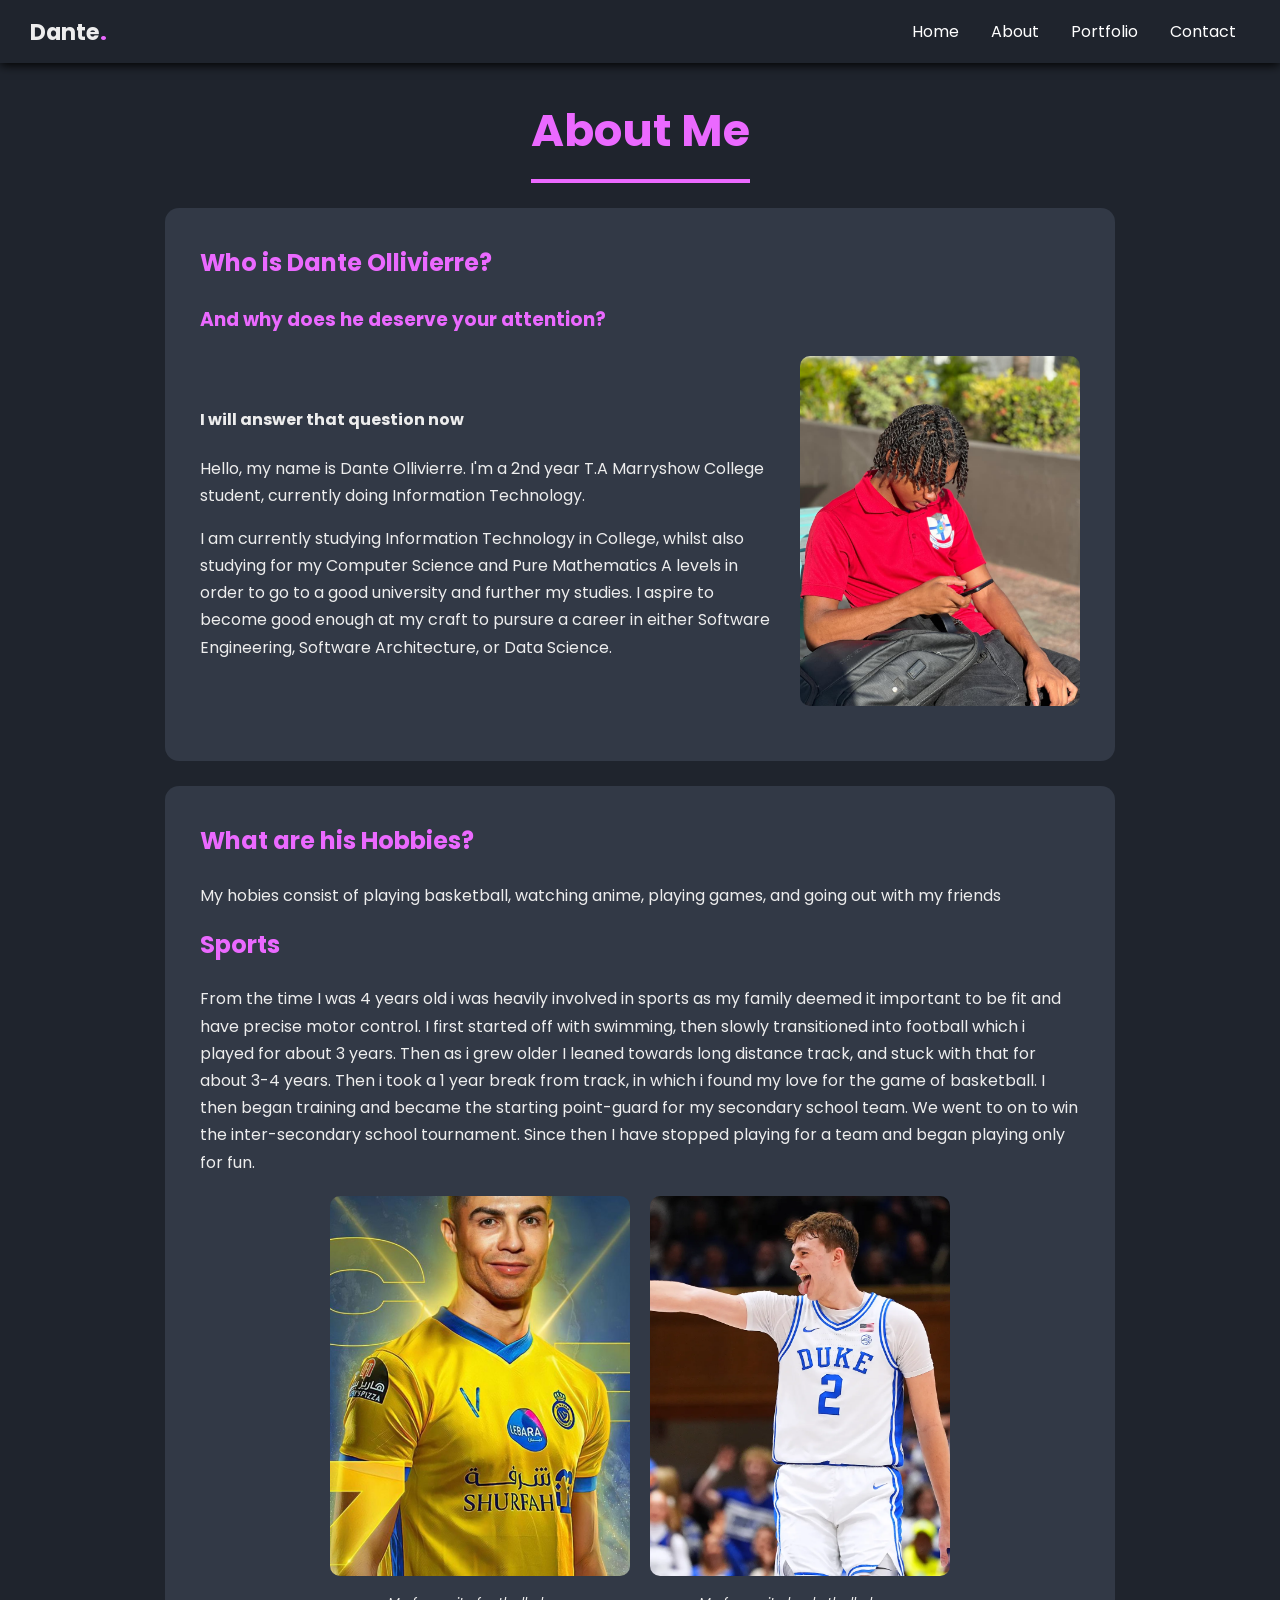
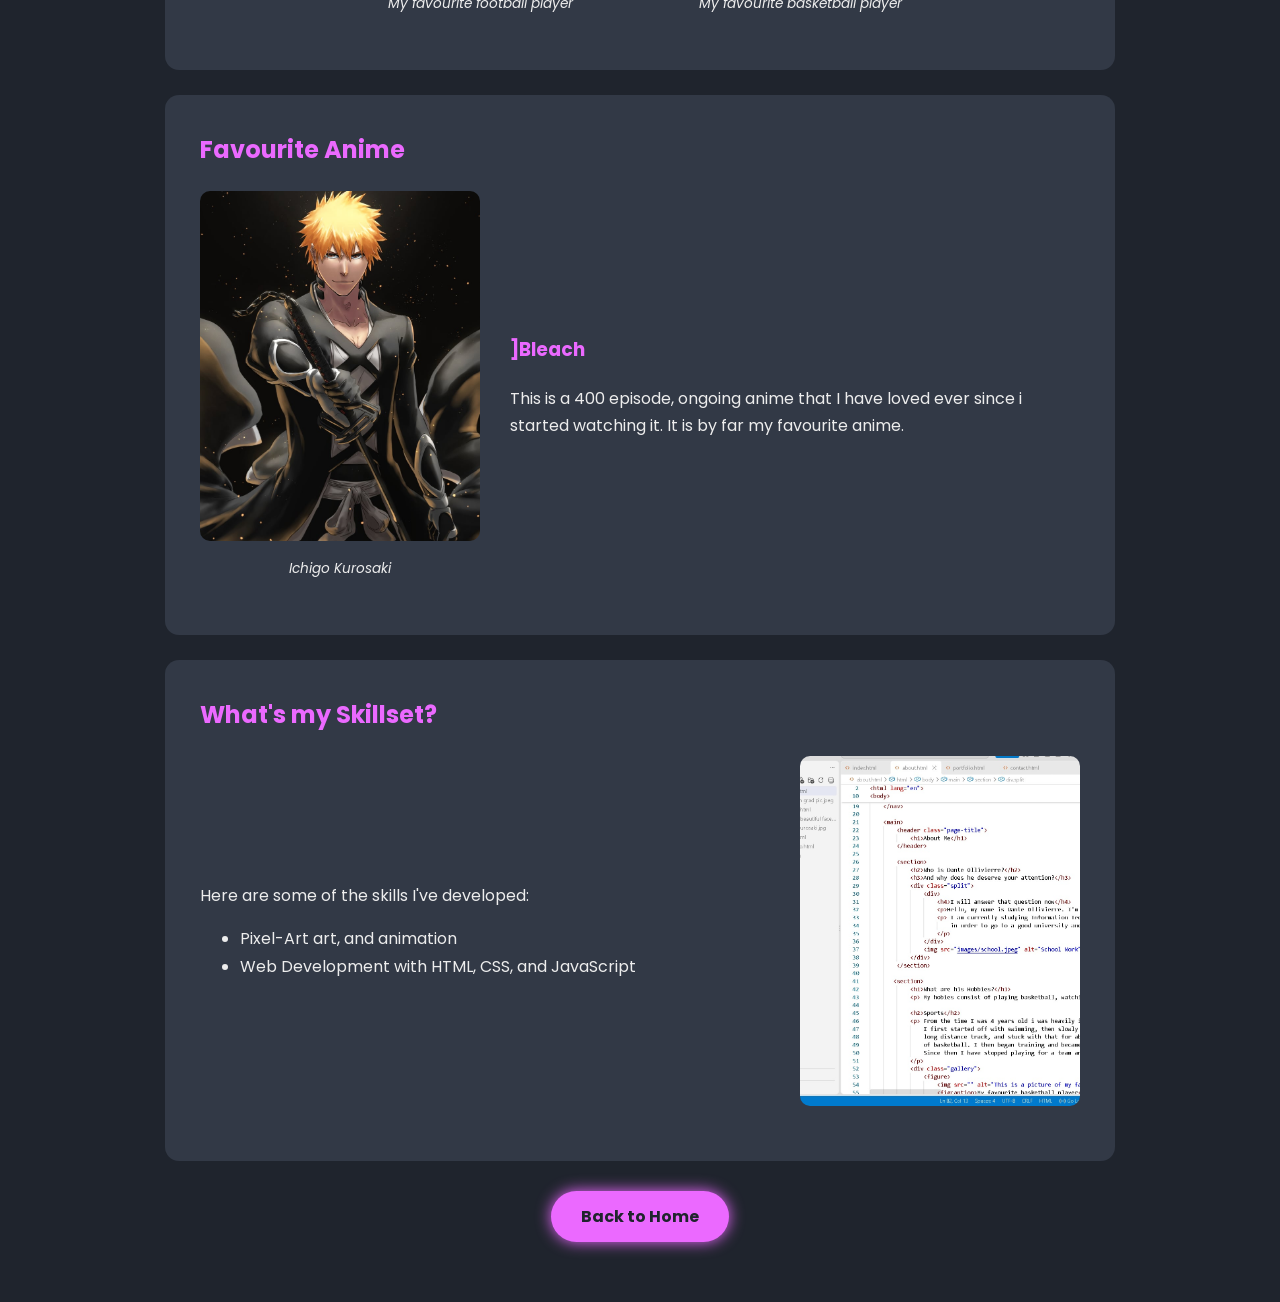
==== about.html @ 209d669c "Add files via upload" ====
<!DOCTYPE html>
<html lang="en">
<head>
  <meta charset="UTF-8">
  <meta name="viewport" content="width=device-width, initial-scale=1.0">
  <title>Keipher Ross | About Me</title>
  <link href="https://fonts.googleapis.com/css2?family=Poppins:wght@400;700&display=swap" rel="stylesheet">
  <link rel="stylesheet" href="style.css">
</head>
<body>
     <nav>
       <span class="logo">Dante<span class="accent">.</span></span>
          <ul>
            <li><a href="index.html">Home</a></li>
            <li><a href="about.html">About</a></li>
            <li><a href="portfolio.html">Portfolio</a></li>
            <li><a href="contact.html">Contact</a></li>
          </ul>
    </nav>

    <main>
        <header class="page-title">
            <h1>About Me</h1>
        </header>

        <section>
            <h2>Who is Dante Ollivierre?</h2> 
            <h3>And why does he deserve your attention?</h3>
            <div class="split">
                <div>
                    <h4>I will answer that question now</h4>
                    <p>Hello, my name is Dante Ollivierre. I'm a 2nd year T.A Marryshow College student, currently doing Information Technology.</p>
                    <p> I am currently studying Information Technology in College, whilst also studying for my Computer Science and Pure Mathematics A levels 
                        in order to go to a good university and further my studies. I aspire to become good enough at my craft to pursure a career in either Software Engineering, Software Architecture, or Data Science.
                    </p>
                </div>
                <img src="school uniform.jpeg" alt="School Work" width="300" height="400">
            </div>
        </section>

       <section> 
            <h1>What are his Hobbies?</h1>
            <p> My hobies consist of playing basketball, watching anime, playing games, and going out with my friends</p>
           
            <h2>Sports</h2>
            <p> From the time I was 4 years old i was heavily involved in sports as my family deemed it important to be fit and have precise motor control.
                I first started off with swimming, then slowly transitioned into football which i played for about 3 years. Then as i grew older I leaned towards
                long distance track, and stuck with that for about 3-4 years. Then i took a 1 year break from track, in which i found my love for the game
                of basketball. I then began training and became the starting point-guard for my secondary school team. We went to on to win the inter-secondary school tournament.
                Since then I have stopped playing for a team and began playing only for fun.
            </p>
            <div class="gallery">
                <figure>
                    <img src="christi ronaldo the GOAT.jpg" alt="This is a picture of my favourite football player" width="300" height="400">
                    <figcaption>My favourite football player</figcaption>
                </figure>
                <figure>
                    <img src="cooper flagg the mini GOAT.webp" alt="This is a picture of my favourite basketball player" width="300" height="400">
                    <figcaption>My favourite basketball player</figcaption>
                </figure>
            </div>
        </section>

        <section>
            <h2>Favourite Anime</h2>
            <div class="split reverse">
                <div>
                    <h3>]Bleach</h3>
                    <p> This is a 400 episode, ongoing anime that I have loved ever since i started watching it. 
                        It is by far my favourite anime.
                    </p>
                </div>
                <figure>
                    <img src="ichigo kurosaki.jpg" alt="Ichigo Kurosaki" width="300" height="400">
                    <figcaption>Ichigo Kurosaki</figcaption>
                </figure>
            </div>
        </section>

        <section>
            <h2>What's my Skillset?</h2>
            <div class="split">
                <div>
                    <p>Here are some of the skills I've developed:</p>
                    <ul>
                        <li>Pixel-Art art, and animation</li>
                        <li>Web Development with HTML, CSS, and JavaScript</li>
                    </ul>
                </div>
                <img src="html and css being used.png" alt="Picture of HTML/CSS being used" width="300" height="400">
            </div>
        </section>

        <div class="back-wrapper">
            <a class="back-link" href="index.html"> Back to Home</a>
        </div>
    </main>


</body>
</html>
---- style.css ----
:root {
    --bg: #1f242d;
    --panel: #323946;
    --cyan: #eb69ff;
}

body {
    font-family: 'Poppins', Arial, sans-serif;
    line-height: 1.7;
    margin: 0;
    color: #ededed;
    background-color: var(--bg);
}

nav {
    position: sticky;
    top: 0;
    z-index: 10;
    display: flex;
    justify-content: space-between;
    align-items: center;
    padding: 0 30px;
    background-color: var(--bg);
    box-shadow: 0 2px 10px #000;
}

.logo { font-size: 1.4rem; font-weight: bold; }
nav ul { list-style-type: none; margin: 0; padding: 0; }
nav li { display: inline-block; }

nav a {
    display: block;
    padding: 18px 14px;
    text-decoration: none;
    color: white;
    transition: 0.3s;
}

nav a:hover {
    color: var(--cyan);
    text-shadow: 0 0 8px var(--cyan);
}

main {
    max-width: 950px;
    margin: 0 auto;
    padding: 30px 20px;
}

section {
    background-color: var(--panel);
    margin-bottom: 25px;
    padding: 35px;
    border-radius: 14px;
    animation: fadeUp 0.7s ease both;
}

h1, h2 { color: var(--cyan); margin-top: 0; }
h3, .accent { color: var(--cyan); }
a:hover { color: white; }

.btn, .back-link {
    display: inline-block;
    padding: 12px 30px;
    background-color: var(--cyan);
    color: var(--bg);
    font-weight: bold;
    text-decoration: none;
    border-radius: 30px;
    box-shadow: 0 0 15px var(--cyan);
}

.btn:hover, .back-link:hover { color: var(--bg); transform: translateY(-3px); }

img {
    max-width: 100%;
    border-radius: 10px;
    transition: 0.4s;
}

img:hover {
    transform: scale(1.05);
    box-shadow: 0 0 20px var(--cyan);
}

section img { width: 280px; height: 350px; object-fit: cover; }
section > img { display: block; margin: 20px auto; }

.hero, .split { display: flex; align-items: center; gap: 30px; }
.hero > :first-child, .split > :first-child { flex: 1; }
.split { margin: 20px 0; }
.split.reverse { flex-direction: row-reverse; }
.split img { flex-shrink: 0; }

.hex-glow {
    flex-shrink: 0;
    filter: drop-shadow(0 0 15px var(--cyan));
    animation: float 4s ease-in-out infinite;
}

.hex, .hex img { clip-path: polygon(50% 0%, 100% 25%, 100% 75%, 50% 100%, 0% 75%, 0% 25%); }

.hex {
    width: 260px;
    height: 300px;
    padding: 5px;
    box-sizing: border-box;
    background-color: var(--cyan);
}

section .hex img { width: 100%; height: 100%; border-radius: 0; transform: none; box-shadow: none; }

.gallery { display: flex; flex-wrap: wrap; justify-content: center; gap: 20px; margin: 20px 0; }

.gallery img { width: 300px; height: 380px; }

table { border-collapse: collapse; width: 100%; }
th, td { border: 1px solid #555; padding: 10px; text-align: left; }
th { background-color: var(--cyan); color: var(--bg); }

.page-title { text-align: center; margin-bottom: 25px; }
.page-title h1 {
    display: inline-block;
    font-size: 2.8rem;
    margin: 0;
    padding-bottom: 10px;
    border-bottom: 4px solid var(--cyan);
}
.page-title p { color: var(--cyan); font-style: italic; }
.back-wrapper { text-align: center; margin: 30px 0; }
.skip-link { position: absolute; left: -999px; }
.skip-link:focus { left: 10px; top: 10px; z-index: 20; background: var(--cyan); color: var(--bg); padding: 8px 14px; }
figure { margin: 0; }
figcaption { font-size: 0.85rem; font-style: italic; text-align: center; margin-top: 8px; }
caption { padding: 8px; font-style: italic; }

@keyframes fadeUp { from { opacity: 0; transform: translateY(25px); } }
@keyframes float { 50% { transform: translateY(-10px); } }

@media (max-width: 600px) {
    nav { flex-direction: column; padding: 10px 0; }
    .hero, .split, .split.reverse { flex-direction: column; }
    .hex-glow { margin: 0 auto; }
    section img, .gallery img { width: 100%; height: auto; }
}

@media (prefers-reduced-motion: reduce) {
    * { animation: none !important; transition: none !important; }
}
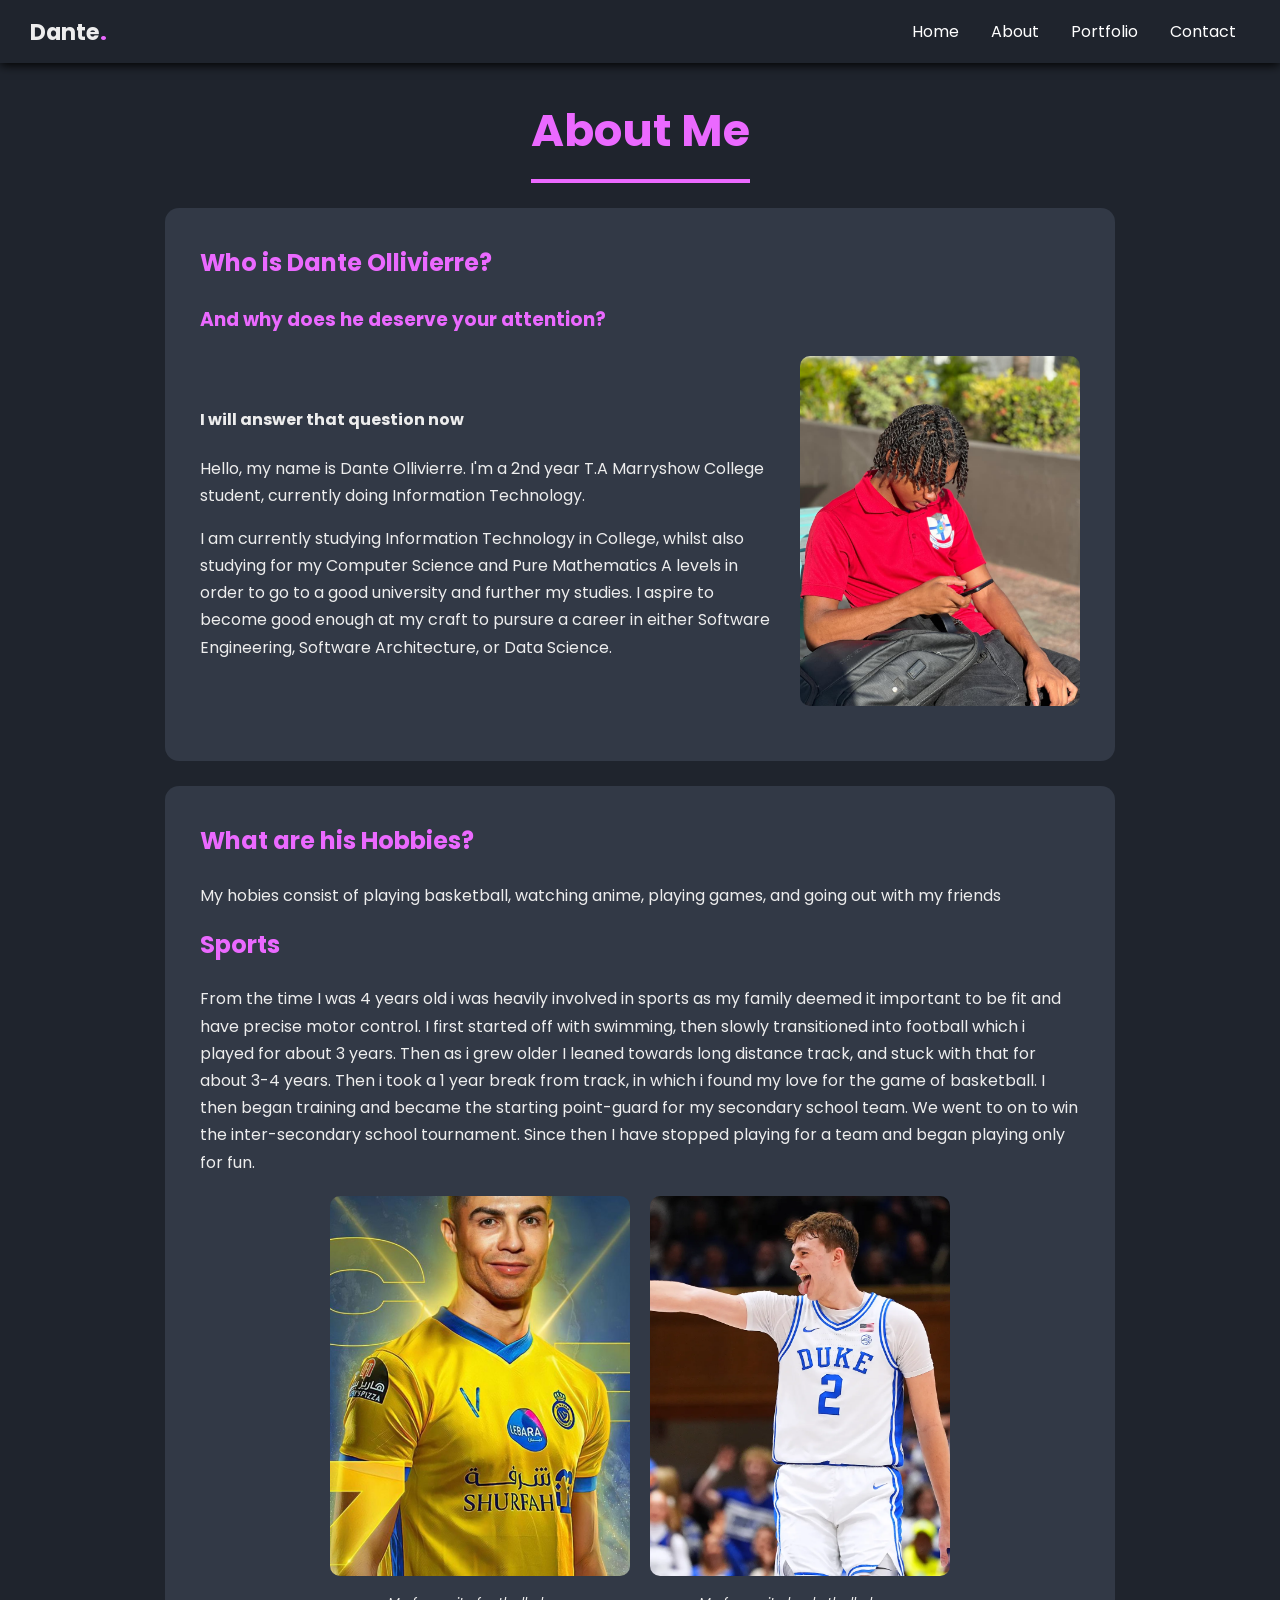
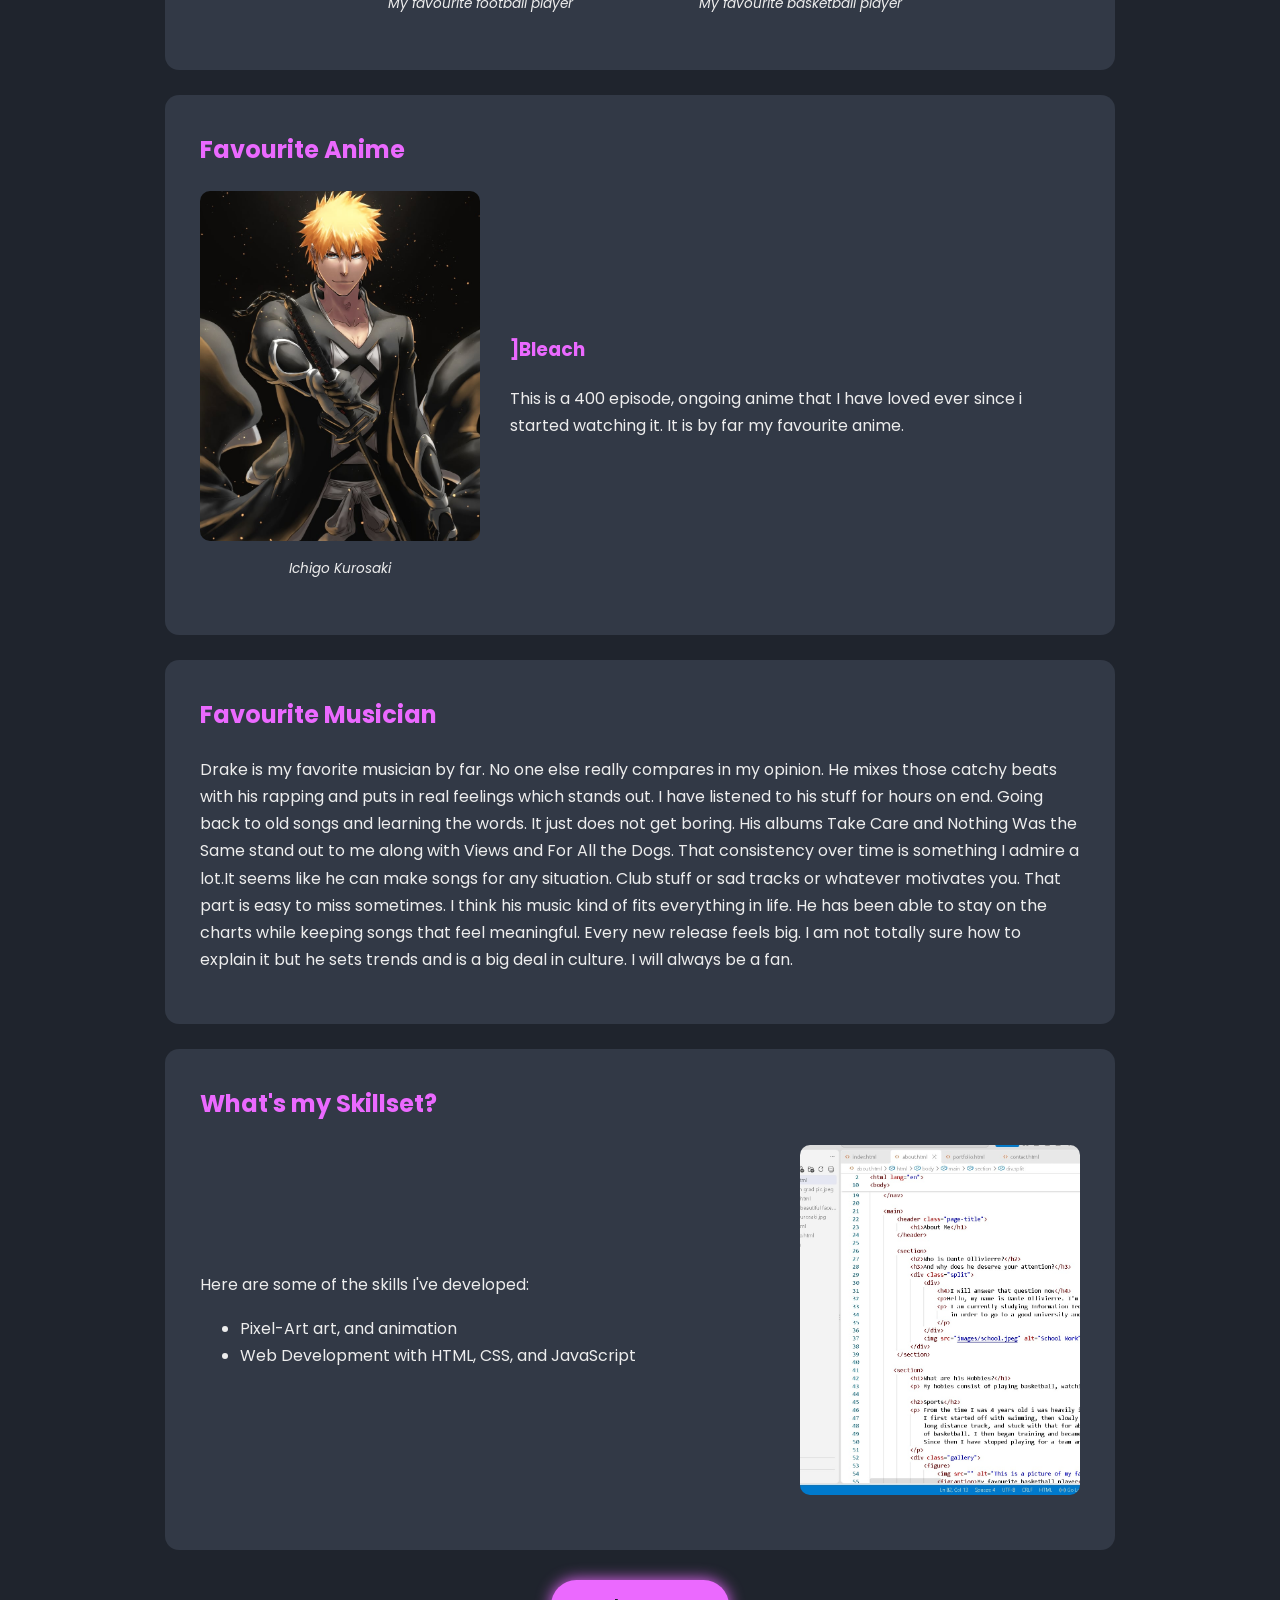
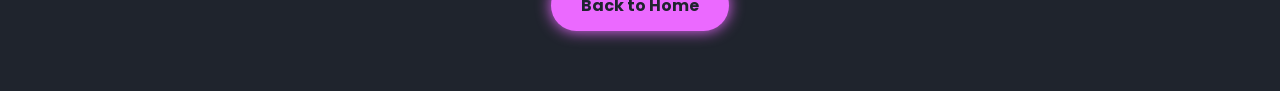
==== commit 91862590: "Update about.html with new content and sections Added a new section about favorite musician and upda" ====
--- a/about.html
+++ b/about.html
@@ -76,6 +76,14 @@
                 </figure>
             </div>
         </section>
+        <section>
+            <h2>Favourite Musician</h2>
+            <p>Drake is my favorite musician by far. No one else really compares in my opinion. He mixes those catchy beats with his rapping and puts in real feelings which stands out. 
+                I have listened to his stuff for hours on end. Going back to old songs and learning the words. It just does not get boring. His albums Take Care and Nothing Was the Same stand out to me along with Views and For All the Dogs.
+                That consistency over time is something I admire a lot.It seems like he can make songs for any situation.
+                Club stuff or sad tracks or whatever motivates you. That part is easy to miss sometimes. I think his music kind of fits everything in life. He has been able to stay on the charts while keeping songs that feel meaningful. Every new release feels big. 
+                I am not totally sure how to explain it but he sets trends and is a big deal in culture. I will always be a fan.</p>
+        </section>
 
         <section>
             <h2>What's my Skillset?</h2>
@@ -98,4 +106,4 @@
 
 
 </body>
-</html>+</html>
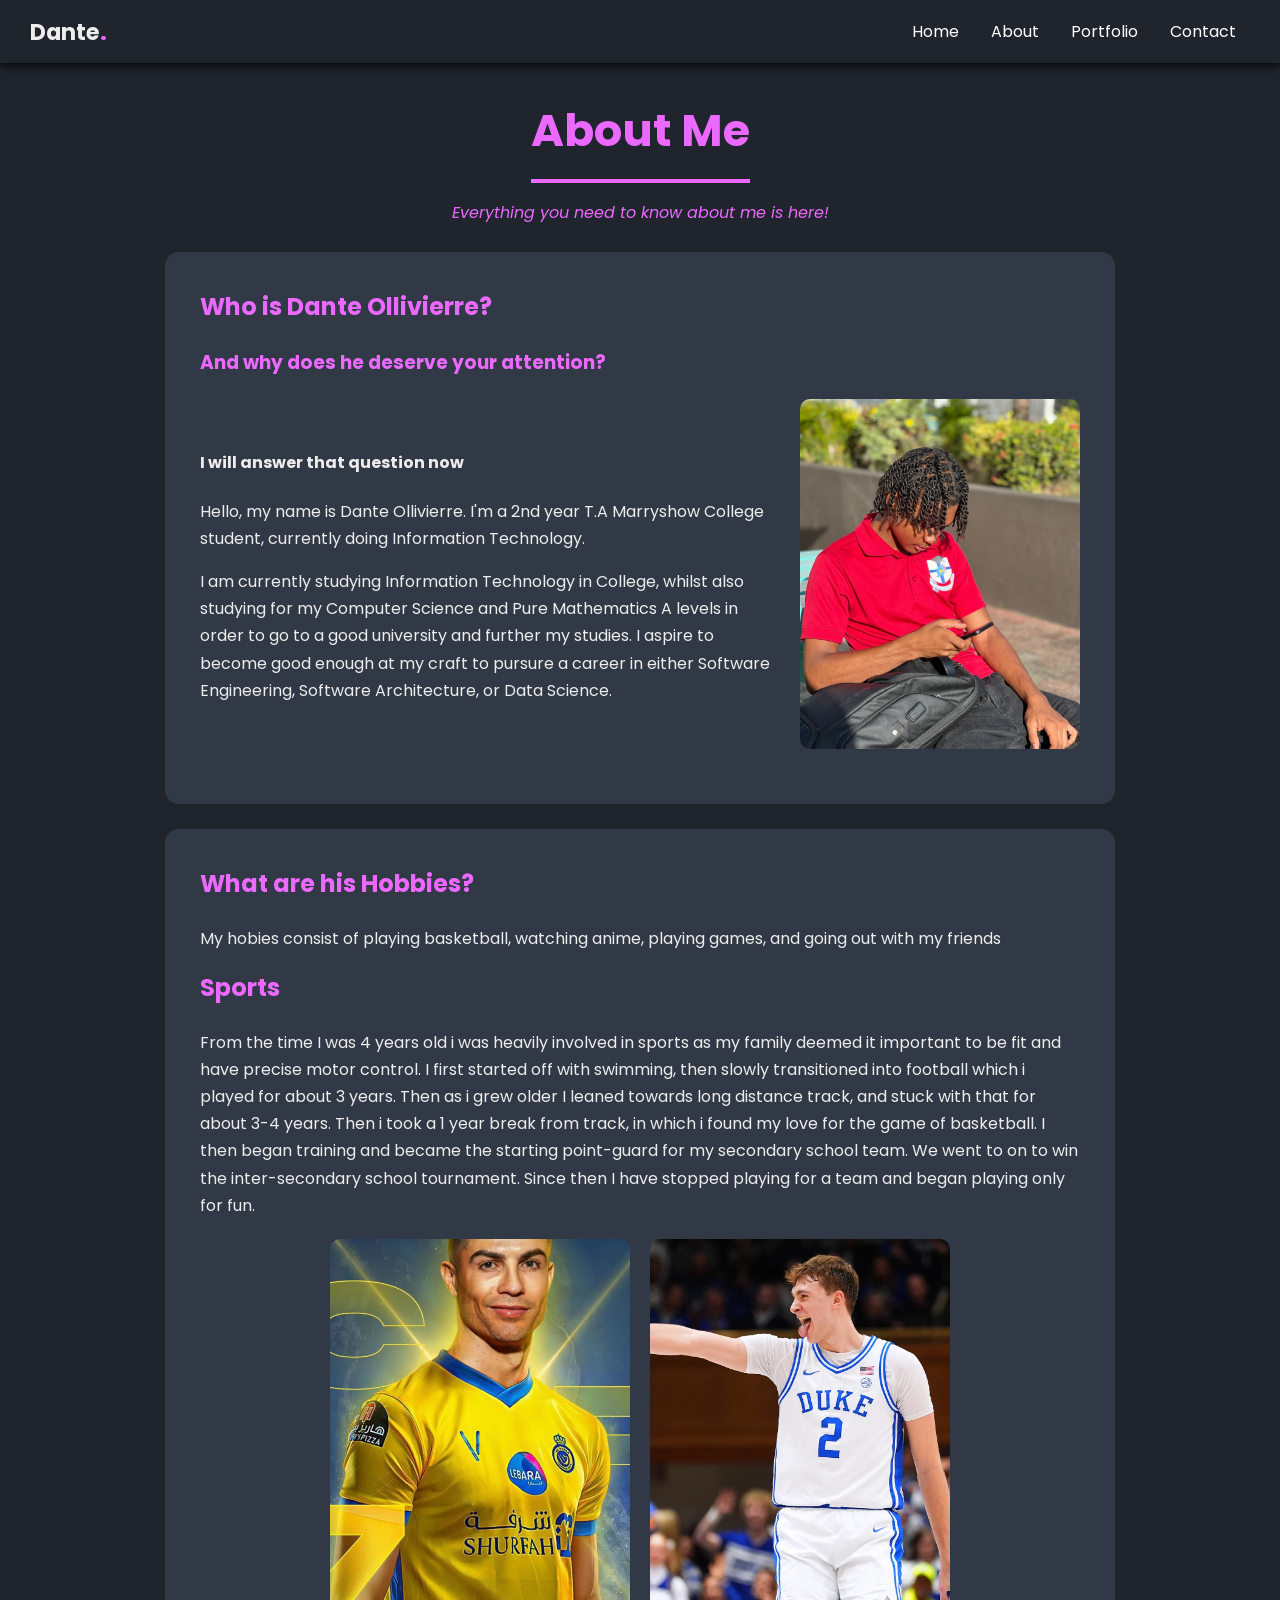
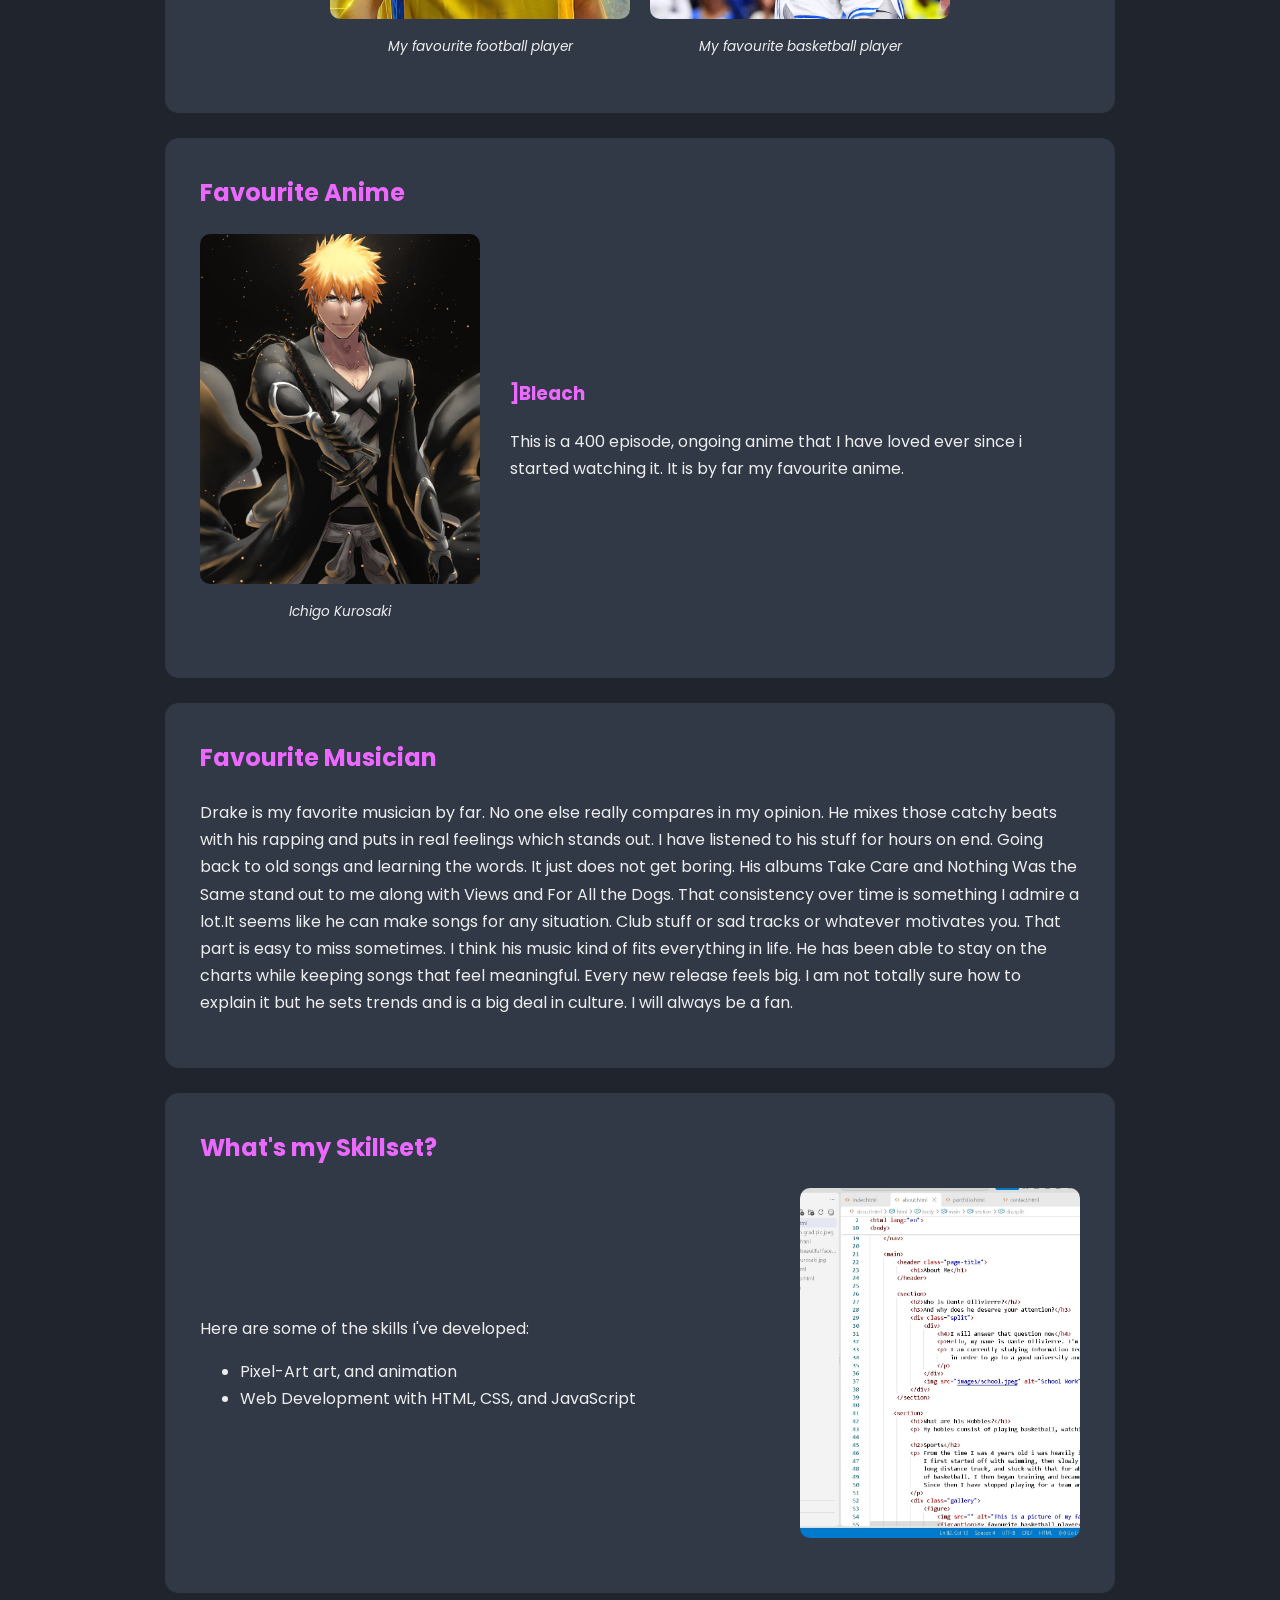
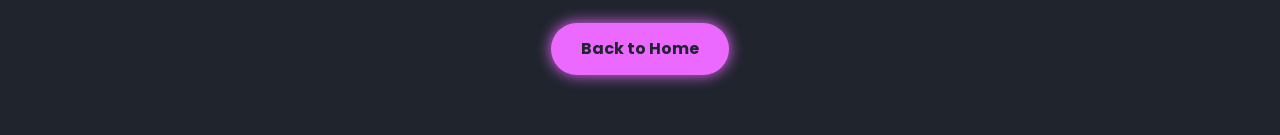
==== commit 442d5bd0: "Update about.html" ====
--- a/about.html
+++ b/about.html
@@ -3,7 +3,7 @@
 <head>
   <meta charset="UTF-8">
   <meta name="viewport" content="width=device-width, initial-scale=1.0">
-  <title>Keipher Ross | About Me</title>
+  <title>Dante Ollivierre | About Me</title>
   <link href="https://fonts.googleapis.com/css2?family=Poppins:wght@400;700&display=swap" rel="stylesheet">
   <link rel="stylesheet" href="style.css">
 </head>
@@ -21,6 +21,7 @@
     <main>
         <header class="page-title">
             <h1>About Me</h1>
+          <p>Everything you need to know about me is here!</p>
         </header>
 
         <section>
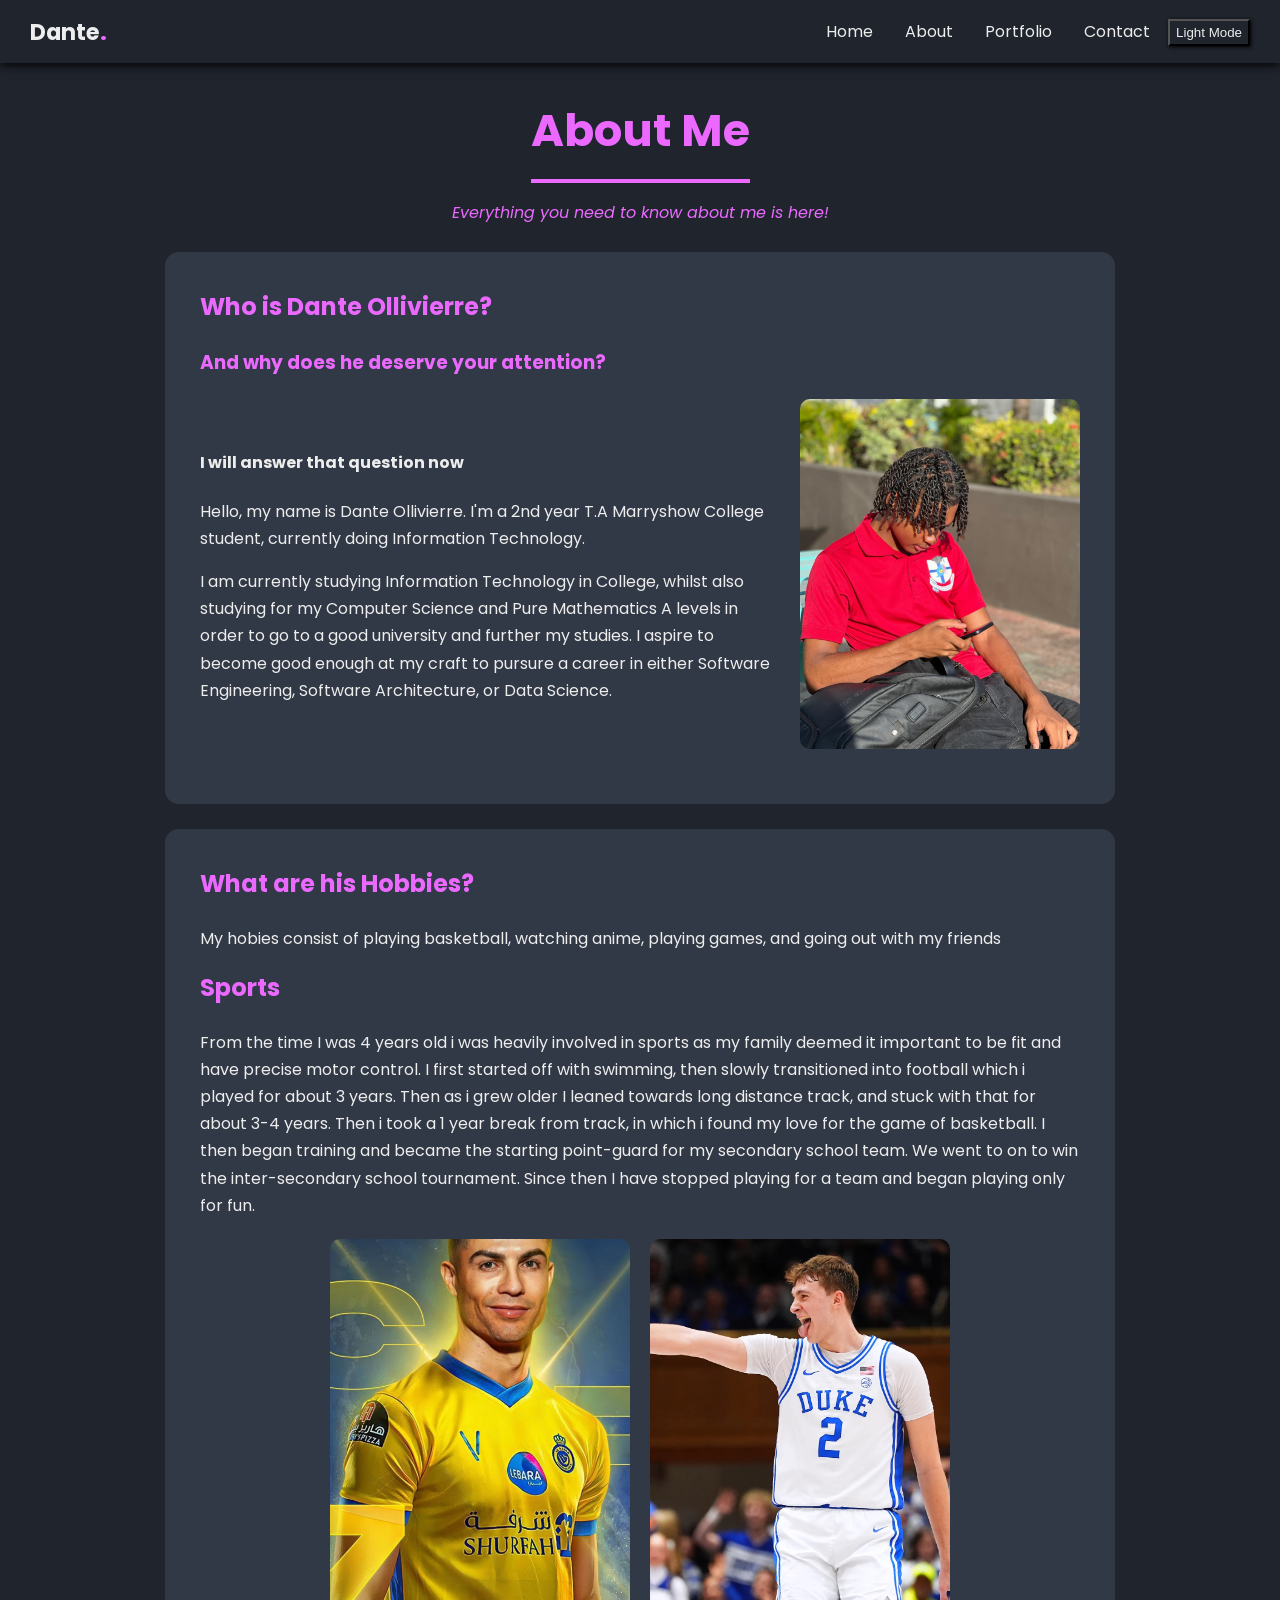
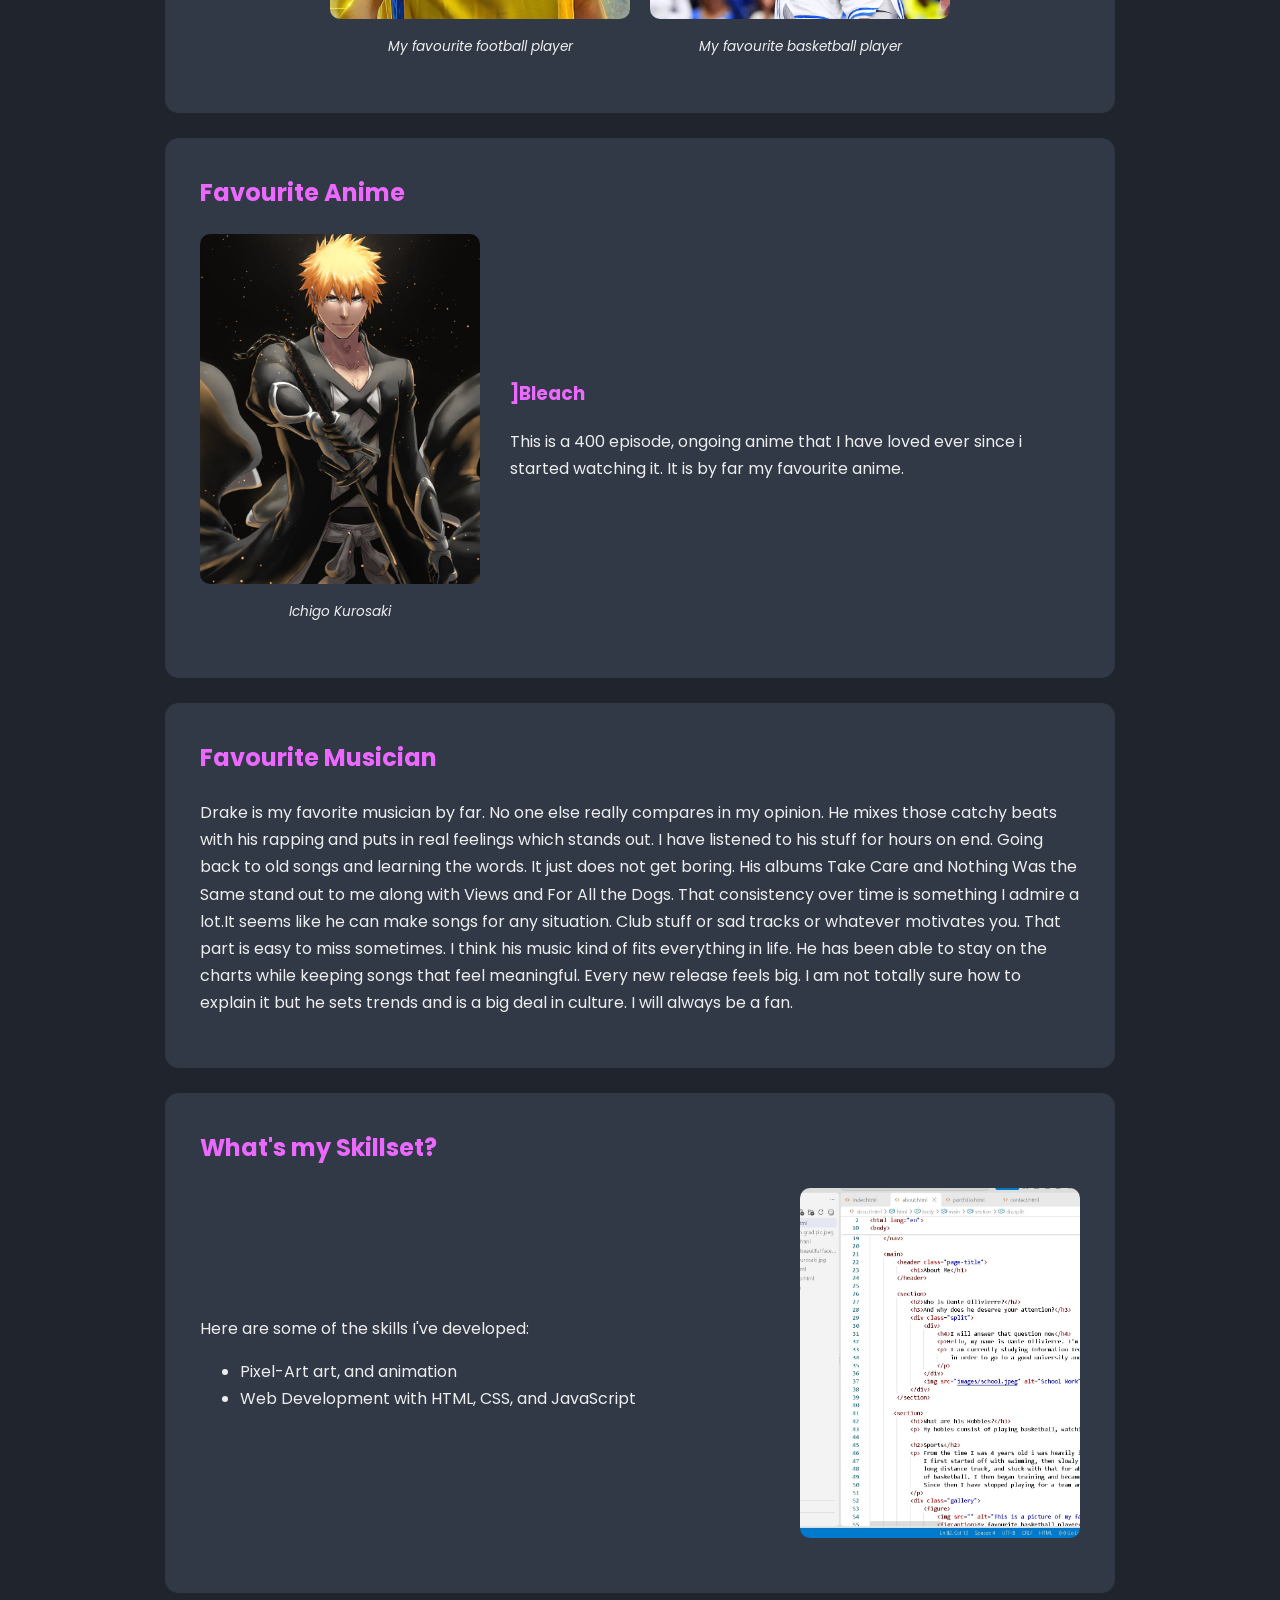
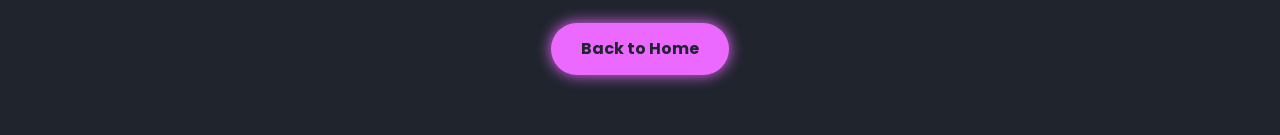
==== commit bfaca92c: "light and dark mode, as well as part of the alert" ====
--- a/about.html
+++ b/about.html
@@ -6,6 +6,7 @@
   <title>Dante Ollivierre | About Me</title>
   <link href="https://fonts.googleapis.com/css2?family=Poppins:wght@400;700&display=swap" rel="stylesheet">
   <link rel="stylesheet" href="style.css">
+  <script src="script.js"></script>
 </head>
 <body>
      <nav>
@@ -15,6 +16,7 @@
             <li><a href="about.html">About</a></li>
             <li><a href="portfolio.html">Portfolio</a></li>
             <li><a href="contact.html">Contact</a></li>
+            <li><button id="lightModeButton" type="button" name="lightMode">Light Mode</button></li>
           </ul>
     </nav>
 
--- a/style.css
+++ b/style.css
@@ -2,13 +2,22 @@
     --bg: #1f242d;
     --panel: #323946;
     --cyan: #eb69ff;
+    --text: #ededed;
+
+}
+
+[data-theme ="light"]{
+        --bg: #f5f5f5;
+    --panel: #ffffff;
+    --cyan: #c218db;
+    --text: #222222;
 }
 
 body {
     font-family: 'Poppins', Arial, sans-serif;
     line-height: 1.7;
     margin: 0;
-    color: #ededed;
+    color: var(--text);
     background-color: var(--bg);
 }
 
@@ -32,7 +41,7 @@
     display: block;
     padding: 18px 14px;
     text-decoration: none;
-    color: white;
+    color: var(--text);
     transition: 0.3s;
 }
 
@@ -68,6 +77,13 @@
     text-decoration: none;
     border-radius: 30px;
     box-shadow: 0 0 15px var(--cyan);
+}
+
+#lightModeButton{
+    background: transparent;
+    color: var(--text);
+    box-shadow: 1px 1px 4px black;
+    padding: 4px 6px 4px 6px;
 }
 
 .btn:hover, .back-link:hover { color: var(--bg); transform: translateY(-3px); }
